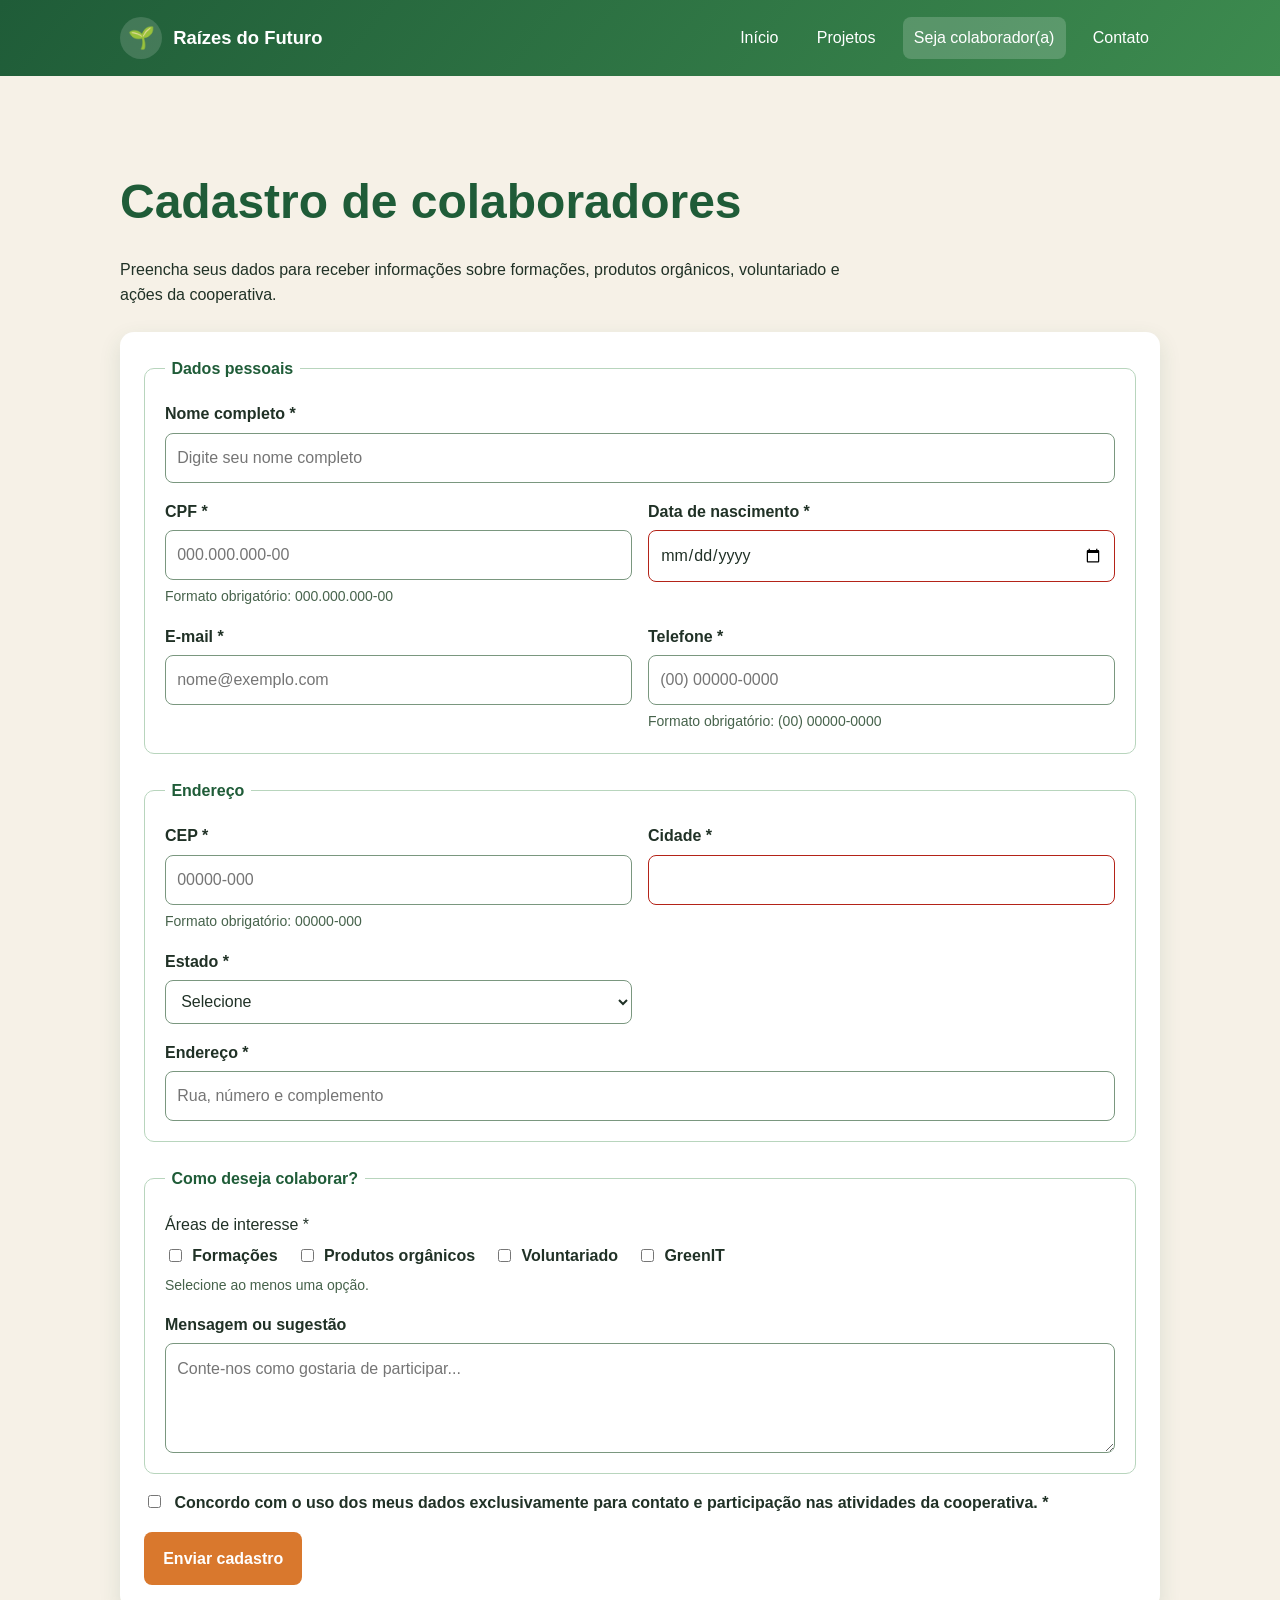
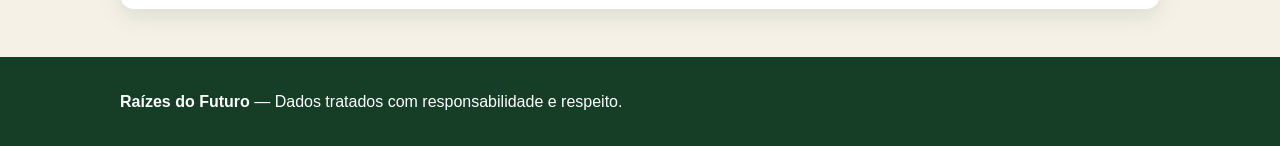
==== exp_pratica_1/cadastro.html @ ef30d77c "Primeiro commit" ====
<!DOCTYPE html>
<html lang="pt-BR">

<head>
    <meta charset="UTF-8" />
    <meta name="viewport" content="width=device-width, initial-scale=1.0" />
    <meta name="description" content="Cadastro de colaboradores da cooperativa Raízes do Futuro." />
    <title>Cadastro | Raízes do Futuro</title>

    <style>
        :root {
            --verde-escuro: #1f5c38;
            --verde: #3d8b4f;
            --verde-claro: #dff1df;
            --areia: #f6f1e7;
            --laranja: #d9782d;
            --texto: #203126;
            --branco: #ffffff;
            --erro: #b42318;
            --sombra: 0 8px 22px rgba(31, 92, 56, 0.12);
            --raio: 14px;
        }

        * {
            box-sizing: border-box;
        }

        body {
            margin: 0;
            font-family: Arial, sans-serif;
            color: var(--texto);
            background: var(--areia);
            line-height: 1.6;
        }

        a {
            color: inherit;
        }

        a:focus-visible,
        button:focus-visible,
        input:focus-visible,
        select:focus-visible,
        textarea:focus-visible {
            outline: 3px solid #1d6ed8;
            outline-offset: 2px;
        }

        .container {
            width: min(1040px, 92%);
            margin: 0 auto;
        }

        .skip-link {
            position: absolute;
            top: -50px;
            left: 1rem;
            padding: 0.7rem 1rem;
            color: var(--branco);
            background: var(--verde-escuro);
            z-index: 10;
        }

        .skip-link:focus {
            top: 1rem;
        }

        .topo {
            color: var(--branco);
            background: linear-gradient(130deg, var(--verde-escuro), var(--verde));
        }

        .topo-conteudo {
            display: flex;
            align-items: center;
            justify-content: space-between;
            gap: 1rem;
            min-height: 76px;
        }

        .marca {
            display: flex;
            align-items: center;
            gap: 0.7rem;
            text-decoration: none;
            font-weight: bold;
            font-size: 1.15rem;
        }

        .marca-icone {
            display: grid;
            place-items: center;
            width: 42px;
            height: 42px;
            border-radius: 50%;
            background: rgba(255, 255, 255, 0.15);
            font-size: 1.35rem;
        }

        .menu-toggle {
            display: none;
            border: 1px solid rgba(255, 255, 255, 0.7);
            border-radius: 8px;
            padding: 0.5rem 0.75rem;
            color: var(--branco);
            background: transparent;
            font-size: 1rem;
            cursor: pointer;
        }

        .menu ul {
            display: flex;
            gap: 1rem;
            margin: 0;
            padding: 0;
            list-style: none;
        }

        .menu a {
            display: inline-block;
            padding: 0.5rem 0.7rem;
            border-radius: 8px;
            text-decoration: none;
        }

        .menu a:hover,
        .menu a[aria-current="page"] {
            background: rgba(255, 255, 255, 0.18);
        }

        main {
            padding: 3rem 0;
        }

        .introducao {
            max-width: 760px;
            margin-bottom: 1.5rem;
        }

        h1 {
            margin-bottom: 0.5rem;
            color: var(--verde-escuro);
            font-size: clamp(2rem, 5vw, 3rem);
        }

        .formulario {
            padding: 1.5rem;
            border-radius: var(--raio);
            background: var(--branco);
            box-shadow: var(--sombra);
        }

        fieldset {
            margin: 0 0 1.5rem;
            padding: 1.25rem;
            border: 1px solid #b8d5bd;
            border-radius: 10px;
        }

        fieldset:last-of-type {
            margin-bottom: 1rem;
        }

        legend {
            padding: 0 0.4rem;
            color: var(--verde-escuro);
            font-weight: bold;
        }

        .grid {
            display: grid;
            grid-template-columns: repeat(2, minmax(0, 1fr));
            gap: 1rem;
        }

        .campo {
            display: flex;
            flex-direction: column;
            gap: 0.35rem;
        }

        .campo-completo {
            grid-column: 1 / -1;
        }

        label {
            font-weight: bold;
        }

        input,
        select,
        textarea {
            width: 100%;
            min-height: 44px;
            border: 1px solid #7a977f;
            border-radius: 8px;
            padding: 0.7rem;
            color: var(--texto);
            background: var(--branco);
            font: inherit;
        }

        textarea {
            min-height: 110px;
            resize: vertical;
        }

        input:invalid:not(:placeholder-shown) {
            border-color: var(--erro);
        }

        .ajuda {
            margin: 0;
            color: #46624b;
            font-size: 0.875rem;
        }

        .opcoes {
            display: flex;
            flex-wrap: wrap;
            gap: 0.8rem 1.2rem;
        }

        .opcao {
            display: flex;
            align-items: center;
            gap: 0.45rem;
        }

        .opcao input {
            width: auto;
            min-height: auto;
        }

        .termos {
            display: flex;
            align-items: flex-start;
            gap: 0.65rem;
            margin-bottom: 1rem;
        }

        .termos input {
            width: auto;
            min-height: auto;
            margin-top: 0.3rem;
        }

        .botao {
            border: 0;
            border-radius: 8px;
            padding: 0.85rem 1.2rem;
            color: var(--branco);
            background: var(--laranja);
            font: inherit;
            font-weight: bold;
            cursor: pointer;
        }

        .botao:hover {
            background: #b85d19;
        }

        .mensagem-sucesso {
            display: none;
            margin-top: 1rem;
            padding: 1rem;
            border-radius: 8px;
            color: #134b25;
            background: var(--verde-claro);
            font-weight: bold;
        }

        .mensagem-sucesso.visivel {
            display: block;
        }

        .rodape {
            padding: 2rem 0;
            color: var(--branco);
            background: #163e27;
        }

        .rodape p {
            margin: 0;
        }

        @media (max-width: 800px) {
            .topo-conteudo {
                flex-wrap: wrap;
                padding: 0.8rem 0;
            }

            .menu-toggle {
                display: inline-block;
            }

            .menu {
                display: none;
                width: 100%;
            }

            .menu.aberto {
                display: block;
            }

            .menu ul {
                flex-direction: column;
                padding-top: 0.5rem;
            }

            .grid {
                grid-template-columns: 1fr;
            }

            .campo-completo {
                grid-column: auto;
            }

            .formulario {
                padding: 1rem;
            }

            fieldset {
                padding: 1rem;
            }
        }
    </style>
</head>

<body>
    <a class="skip-link" href="#conteudo-principal">Pular para o conteúdo principal</a>

    <header class="topo">
        <div class="container topo-conteudo">
            <a class="marca" href="index.html" aria-label="Página inicial da Raízes do Futuro">
                <span class="marca-icone" aria-hidden="true">🌱</span>
                Raízes do Futuro
            </a>

            <button class="menu-toggle" type="button" aria-expanded="false" aria-controls="menu-principal">
                Menu
            </button>

            <nav id="menu-principal" class="menu" aria-label="Navegação principal">
                <ul>
                    <li><a href="index.html">Início</a></li>
                    <li><a href="projetos.html">Projetos</a></li>
                    <li><a href="cadastro.html" aria-current="page">Seja colaborador(a)</a></li>
                    <li><a href="index.html#contato">Contato</a></li>
                </ul>
            </nav>
        </div>
    </header>

    <main id="conteudo-principal" class="container">
        <section class="introducao" aria-labelledby="titulo-cadastro">
            <h1 id="titulo-cadastro">Cadastro de colaboradores</h1>
            <p>
                Preencha seus dados para receber informações sobre formações, produtos
                orgânicos, voluntariado e ações da cooperativa.
            </p>
        </section>

        <form id="formulario-cadastro" class="formulario" novalidate>
            <fieldset>
                <legend>Dados pessoais</legend>

                <div class="grid">
                    <div class="campo campo-completo">
                        <label for="nome">Nome completo *</label>
                        <input id="nome" name="nome" type="text" autocomplete="name"
                            placeholder="Digite seu nome completo" minlength="3" required />
                    </div>

                    <div class="campo">
                        <label for="cpf">CPF *</label>
                        <input id="cpf" name="cpf" type="text" inputmode="numeric" autocomplete="off"
                            placeholder="000.000.000-00" pattern="\d{3}\.\d{3}\.\d{3}-\d{2}" maxlength="14" required
                            aria-describedby="ajuda-cpf" />
                        <p id="ajuda-cpf" class="ajuda">Formato obrigatório: 000.000.000-00</p>
                    </div>

                    <div class="campo">
                        <label for="nascimento">Data de nascimento *</label>
                        <input id="nascimento" name="nascimento" type="date" autocomplete="bday" required />
                    </div>

                    <div class="campo">
                        <label for="email">E-mail *</label>
                        <input id="email" name="email" type="email" autocomplete="email" placeholder="nome@exemplo.com"
                            required />
                    </div>

                    <div class="campo">
                        <label for="telefone">Telefone *</label>
                        <input id="telefone" name="telefone" type="tel" inputmode="tel" autocomplete="tel"
                            placeholder="(00) 00000-0000" pattern="\(\d{2}\)\s\d{4,5}-\d{4}" maxlength="15" required
                            aria-describedby="ajuda-telefone" />
                        <p id="ajuda-telefone" class="ajuda">
                            Formato obrigatório: (00) 00000-0000
                        </p>
                    </div>
                </div>
            </fieldset>

            <fieldset>
                <legend>Endereço</legend>

                <div class="grid">
                    <div class="campo">
                        <label for="cep">CEP *</label>
                        <input id="cep" name="cep" type="text" inputmode="numeric" autocomplete="postal-code"
                            placeholder="00000-000" pattern="\d{5}-\d{3}" maxlength="9" required
                            aria-describedby="ajuda-cep" />
                        <p id="ajuda-cep" class="ajuda">Formato obrigatório: 00000-000</p>
                    </div>

                    <div class="campo">
                        <label for="cidade">Cidade *</label>
                        <input id="cidade" name="cidade" type="text" autocomplete="address-level2" required />
                    </div>

                    <div class="campo">
                        <label for="estado">Estado *</label>
                        <select id="estado" name="estado" autocomplete="address-level1" required>
                            <option value="">Selecione</option>
                            <option value="AC">Acre</option>
                            <option value="AL">Alagoas</option>
                            <option value="AP">Amapá</option>
                            <option value="AM">Amazonas</option>
                            <option value="BA">Bahia</option>
                            <option value="CE">Ceará</option>
                            <option value="DF">Distrito Federal</option>
                            <option value="ES">Espírito Santo</option>
                            <option value="GO">Goiás</option>
                            <option value="MA">Maranhão</option>
                            <option value="MT">Mato Grosso</option>
                            <option value="MS">Mato Grosso do Sul</option>
                            <option value="MG">Minas Gerais</option>
                            <option value="PA">Pará</option>
                            <option value="PB">Paraíba</option>
                            <option value="PR">Paraná</option>
                            <option value="PE">Pernambuco</option>
                            <option value="PI">Piauí</option>
                            <option value="RJ">Rio de Janeiro</option>
                            <option value="RN">Rio Grande do Norte</option>
                            <option value="RS">Rio Grande do Sul</option>
                            <option value="RO">Rondônia</option>
                            <option value="RR">Roraima</option>
                            <option value="SC">Santa Catarina</option>
                            <option value="SP">São Paulo</option>
                            <option value="SE">Sergipe</option>
                            <option value="TO">Tocantins</option>
                        </select>
                    </div>

                    <div class="campo campo-completo">
                        <label for="endereco">Endereço *</label>
                        <input id="endereco" name="endereco" type="text" autocomplete="street-address"
                            placeholder="Rua, número e complemento" required />
                    </div>
                </div>
            </fieldset>

            <fieldset>
                <legend>Como deseja colaborar?</legend>

                <div class="campo">
                    <span id="interesse-label">Áreas de interesse *</span>

                    <div class="opcoes" role="group" aria-labelledby="interesse-label">
                        <label class="opcao">
                            <input type="checkbox" name="interesses" value="formacoes" required />
                            Formações
                        </label>

                        <label class="opcao">
                            <input type="checkbox" name="interesses" value="produtos-organicos" />
                            Produtos orgânicos
                        </label>

                        <label class="opcao">
                            <input type="checkbox" name="interesses" value="voluntariado" />
                            Voluntariado
                        </label>

                        <label class="opcao">
                            <input type="checkbox" name="interesses" value="greenit" />
                            GreenIT
                        </label>
                    </div>

                    <p class="ajuda">Selecione ao menos uma opção.</p>
                </div>

                <div class="campo" style="margin-top: 1rem;">
                    <label for="mensagem">Mensagem ou sugestão</label>
                    <textarea id="mensagem" name="mensagem" maxlength="500"
                        placeholder="Conte-nos como gostaria de participar..."></textarea>
                </div>
            </fieldset>

            <label class="termos">
                <input id="termos" name="termos" type="checkbox" required />
                <span>
                    Concordo com o uso dos meus dados exclusivamente para contato e participação
                    nas atividades da cooperativa. *
                </span>
            </label>

            <button class="botao" type="submit">Enviar cadastro</button>

            <p id="mensagem-sucesso" class="mensagem-sucesso" role="status" aria-live="polite"></p>
        </form>
    </main>

    <footer class="rodape">
        <div class="container">
            <p><strong>Raízes do Futuro</strong> — Dados tratados com responsabilidade e respeito.</p>
        </div>
    </footer>

    <script>
        const menuToggle = document.querySelector(".menu-toggle");
        const menu = document.querySelector(".menu");
        const formulario = document.querySelector("#formulario-cadastro");
        const mensagemSucesso = document.querySelector("#mensagem-sucesso");

        const cpfInput = document.querySelector("#cpf");
        const telefoneInput = document.querySelector("#telefone");
        const cepInput = document.querySelector("#cep");
        const checkboxesInteresse = document.querySelectorAll(
            'input[name="interesses"]'
        );

        menuToggle.addEventListener("click", () => {
            const menuAberto = menu.classList.toggle("aberto");

            menuToggle.setAttribute("aria-expanded", String(menuAberto));
            menuToggle.textContent = menuAberto ? "Fechar menu" : "Menu";
        });

        cpfInput.addEventListener("input", (event) => {
            const numeros = event.target.value.replace(/\D/g, "").slice(0, 11);

            event.target.value = numeros
                .replace(/(\d{3})(\d)/, "$1.$2")
                .replace(/(\d{3})(\d)/, "$1.$2")
                .replace(/(\d{3})(\d{1,2})$/, "$1-$2");
        });

        telefoneInput.addEventListener("input", (event) => {
            const numeros = event.target.value.replace(/\D/g, "").slice(0, 11);

            if (numeros.length <= 10) {
                event.target.value = numeros
                    .replace(/(\d{2})(\d)/, "($1) $2")
                    .replace(/(\d{4})(\d)/, "$1-$2");
                return;
            }

            event.target.value = numeros
                .replace(/(\d{2})(\d)/, "($1) $2")
                .replace(/(\d{5})(\d)/, "$1-$2");
        });

        cepInput.addEventListener("input", (event) => {
            const numeros = event.target.value.replace(/\D/g, "").slice(0, 8);

            event.target.value = numeros.replace(/(\d{5})(\d)/, "$1-$2");
        });

        function validarInteresses() {
            const algumInteresseSelecionado = [...checkboxesInteresse].some(
                (checkbox) => checkbox.checked
            );

            checkboxesInteresse[0].setCustomValidity(
                algumInteresseSelecionado
                    ? ""
                    : "Selecione pelo menos uma área de interesse."
            );
        }

        checkboxesInteresse.forEach((checkbox) => {
            checkbox.addEventListener("change", validarInteresses);
        });

        formulario.addEventListener("submit", (event) => {
            validarInteresses();

            if (!formulario.checkValidity()) {
                event.preventDefault();
                formulario.reportValidity();
                return;
            }

            event.preventDefault();

            mensagemSucesso.textContent =
                "Cadastro enviado com sucesso! Em breve entraremos em contato.";
            mensagemSucesso.classList.add("visivel");

            formulario.reset();
        });
    </script>
</body>

</html>
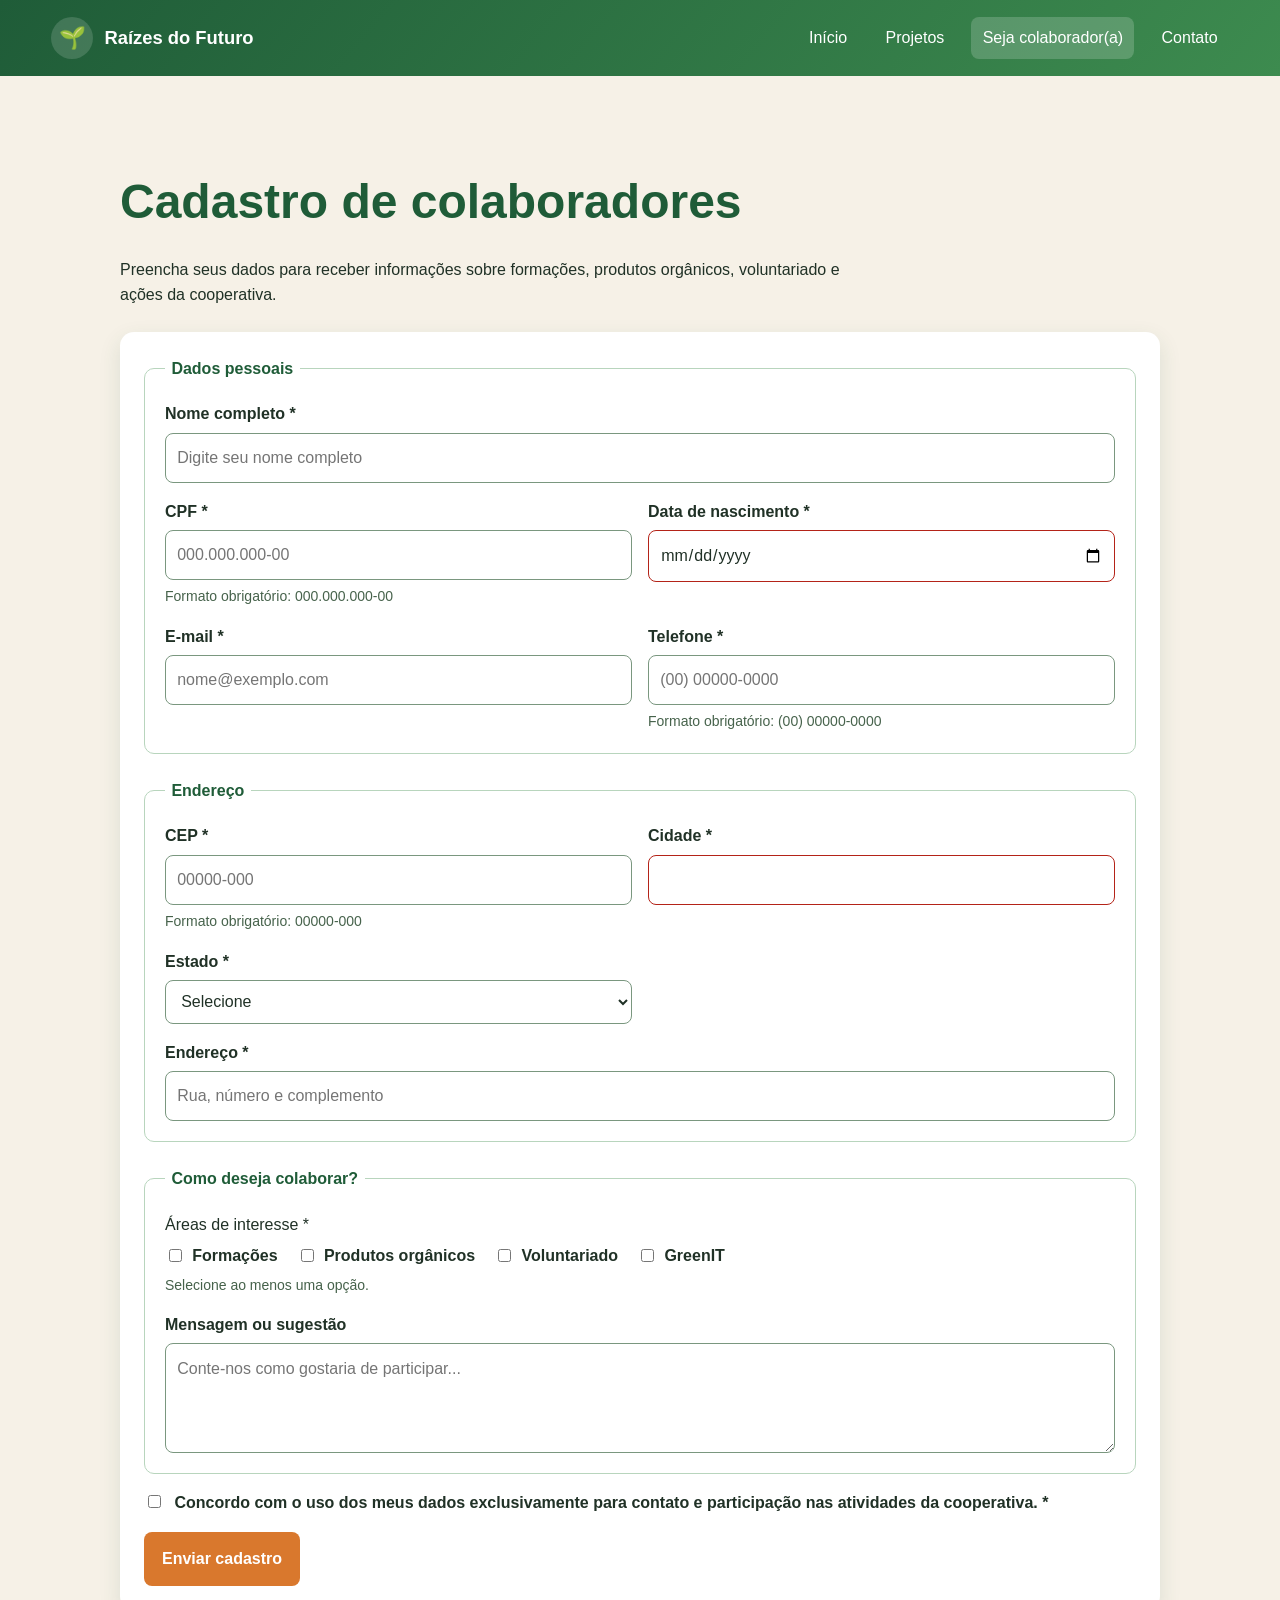
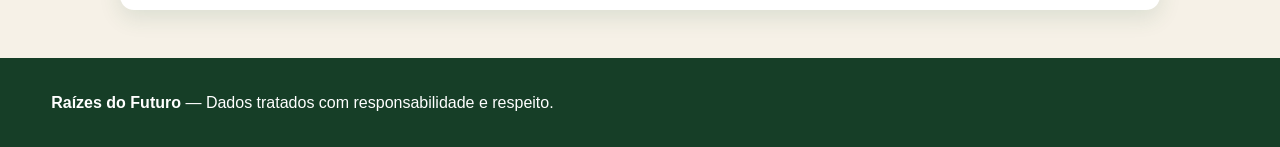
==== commit c47cd6cf: "separacao do css e do js" ====
--- a/exp_pratica_1/cadastro.html
+++ b/exp_pratica_1/cadastro.html
@@ -6,325 +6,8 @@
     <meta name="viewport" content="width=device-width, initial-scale=1.0" />
     <meta name="description" content="Cadastro de colaboradores da cooperativa Raízes do Futuro." />
     <title>Cadastro | Raízes do Futuro</title>
-
-    <style>
-        :root {
-            --verde-escuro: #1f5c38;
-            --verde: #3d8b4f;
-            --verde-claro: #dff1df;
-            --areia: #f6f1e7;
-            --laranja: #d9782d;
-            --texto: #203126;
-            --branco: #ffffff;
-            --erro: #b42318;
-            --sombra: 0 8px 22px rgba(31, 92, 56, 0.12);
-            --raio: 14px;
-        }
-
-        * {
-            box-sizing: border-box;
-        }
-
-        body {
-            margin: 0;
-            font-family: Arial, sans-serif;
-            color: var(--texto);
-            background: var(--areia);
-            line-height: 1.6;
-        }
-
-        a {
-            color: inherit;
-        }
-
-        a:focus-visible,
-        button:focus-visible,
-        input:focus-visible,
-        select:focus-visible,
-        textarea:focus-visible {
-            outline: 3px solid #1d6ed8;
-            outline-offset: 2px;
-        }
-
-        .container {
-            width: min(1040px, 92%);
-            margin: 0 auto;
-        }
-
-        .skip-link {
-            position: absolute;
-            top: -50px;
-            left: 1rem;
-            padding: 0.7rem 1rem;
-            color: var(--branco);
-            background: var(--verde-escuro);
-            z-index: 10;
-        }
-
-        .skip-link:focus {
-            top: 1rem;
-        }
-
-        .topo {
-            color: var(--branco);
-            background: linear-gradient(130deg, var(--verde-escuro), var(--verde));
-        }
-
-        .topo-conteudo {
-            display: flex;
-            align-items: center;
-            justify-content: space-between;
-            gap: 1rem;
-            min-height: 76px;
-        }
-
-        .marca {
-            display: flex;
-            align-items: center;
-            gap: 0.7rem;
-            text-decoration: none;
-            font-weight: bold;
-            font-size: 1.15rem;
-        }
-
-        .marca-icone {
-            display: grid;
-            place-items: center;
-            width: 42px;
-            height: 42px;
-            border-radius: 50%;
-            background: rgba(255, 255, 255, 0.15);
-            font-size: 1.35rem;
-        }
-
-        .menu-toggle {
-            display: none;
-            border: 1px solid rgba(255, 255, 255, 0.7);
-            border-radius: 8px;
-            padding: 0.5rem 0.75rem;
-            color: var(--branco);
-            background: transparent;
-            font-size: 1rem;
-            cursor: pointer;
-        }
-
-        .menu ul {
-            display: flex;
-            gap: 1rem;
-            margin: 0;
-            padding: 0;
-            list-style: none;
-        }
-
-        .menu a {
-            display: inline-block;
-            padding: 0.5rem 0.7rem;
-            border-radius: 8px;
-            text-decoration: none;
-        }
-
-        .menu a:hover,
-        .menu a[aria-current="page"] {
-            background: rgba(255, 255, 255, 0.18);
-        }
-
-        main {
-            padding: 3rem 0;
-        }
-
-        .introducao {
-            max-width: 760px;
-            margin-bottom: 1.5rem;
-        }
-
-        h1 {
-            margin-bottom: 0.5rem;
-            color: var(--verde-escuro);
-            font-size: clamp(2rem, 5vw, 3rem);
-        }
-
-        .formulario {
-            padding: 1.5rem;
-            border-radius: var(--raio);
-            background: var(--branco);
-            box-shadow: var(--sombra);
-        }
-
-        fieldset {
-            margin: 0 0 1.5rem;
-            padding: 1.25rem;
-            border: 1px solid #b8d5bd;
-            border-radius: 10px;
-        }
-
-        fieldset:last-of-type {
-            margin-bottom: 1rem;
-        }
-
-        legend {
-            padding: 0 0.4rem;
-            color: var(--verde-escuro);
-            font-weight: bold;
-        }
-
-        .grid {
-            display: grid;
-            grid-template-columns: repeat(2, minmax(0, 1fr));
-            gap: 1rem;
-        }
-
-        .campo {
-            display: flex;
-            flex-direction: column;
-            gap: 0.35rem;
-        }
-
-        .campo-completo {
-            grid-column: 1 / -1;
-        }
-
-        label {
-            font-weight: bold;
-        }
-
-        input,
-        select,
-        textarea {
-            width: 100%;
-            min-height: 44px;
-            border: 1px solid #7a977f;
-            border-radius: 8px;
-            padding: 0.7rem;
-            color: var(--texto);
-            background: var(--branco);
-            font: inherit;
-        }
-
-        textarea {
-            min-height: 110px;
-            resize: vertical;
-        }
-
-        input:invalid:not(:placeholder-shown) {
-            border-color: var(--erro);
-        }
-
-        .ajuda {
-            margin: 0;
-            color: #46624b;
-            font-size: 0.875rem;
-        }
-
-        .opcoes {
-            display: flex;
-            flex-wrap: wrap;
-            gap: 0.8rem 1.2rem;
-        }
-
-        .opcao {
-            display: flex;
-            align-items: center;
-            gap: 0.45rem;
-        }
-
-        .opcao input {
-            width: auto;
-            min-height: auto;
-        }
-
-        .termos {
-            display: flex;
-            align-items: flex-start;
-            gap: 0.65rem;
-            margin-bottom: 1rem;
-        }
-
-        .termos input {
-            width: auto;
-            min-height: auto;
-            margin-top: 0.3rem;
-        }
-
-        .botao {
-            border: 0;
-            border-radius: 8px;
-            padding: 0.85rem 1.2rem;
-            color: var(--branco);
-            background: var(--laranja);
-            font: inherit;
-            font-weight: bold;
-            cursor: pointer;
-        }
-
-        .botao:hover {
-            background: #b85d19;
-        }
-
-        .mensagem-sucesso {
-            display: none;
-            margin-top: 1rem;
-            padding: 1rem;
-            border-radius: 8px;
-            color: #134b25;
-            background: var(--verde-claro);
-            font-weight: bold;
-        }
-
-        .mensagem-sucesso.visivel {
-            display: block;
-        }
-
-        .rodape {
-            padding: 2rem 0;
-            color: var(--branco);
-            background: #163e27;
-        }
-
-        .rodape p {
-            margin: 0;
-        }
-
-        @media (max-width: 800px) {
-            .topo-conteudo {
-                flex-wrap: wrap;
-                padding: 0.8rem 0;
-            }
-
-            .menu-toggle {
-                display: inline-block;
-            }
-
-            .menu {
-                display: none;
-                width: 100%;
-            }
-
-            .menu.aberto {
-                display: block;
-            }
-
-            .menu ul {
-                flex-direction: column;
-                padding-top: 0.5rem;
-            }
-
-            .grid {
-                grid-template-columns: 1fr;
-            }
-
-            .campo-completo {
-                grid-column: auto;
-            }
-
-            .formulario {
-                padding: 1rem;
-            }
-
-            fieldset {
-                padding: 1rem;
-            }
-        }
-    </style>
+    <link rel="stylesheet" href="css/style.css" />
+    <script src="js/script.js" defer></script>
 </head>
 
 <body>
@@ -352,7 +35,7 @@
         </div>
     </header>
 
-    <main id="conteudo-principal" class="container">
+    <main id="conteudo-principal" class="container container-cadastro">
         <section class="introducao" aria-labelledby="titulo-cadastro">
             <h1 id="titulo-cadastro">Cadastro de colaboradores</h1>
             <p>
@@ -493,7 +176,7 @@
                     <p class="ajuda">Selecione ao menos uma opção.</p>
                 </div>
 
-                <div class="campo" style="margin-top: 1rem;">
+                <div class="campo campo-mensagem">
                     <label for="mensagem">Mensagem ou sugestão</label>
                     <textarea id="mensagem" name="mensagem" maxlength="500"
                         placeholder="Conte-nos como gostaria de participar..."></textarea>
@@ -519,91 +202,6 @@
             <p><strong>Raízes do Futuro</strong> — Dados tratados com responsabilidade e respeito.</p>
         </div>
     </footer>
-
-    <script>
-        const menuToggle = document.querySelector(".menu-toggle");
-        const menu = document.querySelector(".menu");
-        const formulario = document.querySelector("#formulario-cadastro");
-        const mensagemSucesso = document.querySelector("#mensagem-sucesso");
-
-        const cpfInput = document.querySelector("#cpf");
-        const telefoneInput = document.querySelector("#telefone");
-        const cepInput = document.querySelector("#cep");
-        const checkboxesInteresse = document.querySelectorAll(
-            'input[name="interesses"]'
-        );
-
-        menuToggle.addEventListener("click", () => {
-            const menuAberto = menu.classList.toggle("aberto");
-
-            menuToggle.setAttribute("aria-expanded", String(menuAberto));
-            menuToggle.textContent = menuAberto ? "Fechar menu" : "Menu";
-        });
-
-        cpfInput.addEventListener("input", (event) => {
-            const numeros = event.target.value.replace(/\D/g, "").slice(0, 11);
-
-            event.target.value = numeros
-                .replace(/(\d{3})(\d)/, "$1.$2")
-                .replace(/(\d{3})(\d)/, "$1.$2")
-                .replace(/(\d{3})(\d{1,2})$/, "$1-$2");
-        });
-
-        telefoneInput.addEventListener("input", (event) => {
-            const numeros = event.target.value.replace(/\D/g, "").slice(0, 11);
-
-            if (numeros.length <= 10) {
-                event.target.value = numeros
-                    .replace(/(\d{2})(\d)/, "($1) $2")
-                    .replace(/(\d{4})(\d)/, "$1-$2");
-                return;
-            }
-
-            event.target.value = numeros
-                .replace(/(\d{2})(\d)/, "($1) $2")
-                .replace(/(\d{5})(\d)/, "$1-$2");
-        });
-
-        cepInput.addEventListener("input", (event) => {
-            const numeros = event.target.value.replace(/\D/g, "").slice(0, 8);
-
-            event.target.value = numeros.replace(/(\d{5})(\d)/, "$1-$2");
-        });
-
-        function validarInteresses() {
-            const algumInteresseSelecionado = [...checkboxesInteresse].some(
-                (checkbox) => checkbox.checked
-            );
-
-            checkboxesInteresse[0].setCustomValidity(
-                algumInteresseSelecionado
-                    ? ""
-                    : "Selecione pelo menos uma área de interesse."
-            );
-        }
-
-        checkboxesInteresse.forEach((checkbox) => {
-            checkbox.addEventListener("change", validarInteresses);
-        });
-
-        formulario.addEventListener("submit", (event) => {
-            validarInteresses();
-
-            if (!formulario.checkValidity()) {
-                event.preventDefault();
-                formulario.reportValidity();
-                return;
-            }
-
-            event.preventDefault();
-
-            mensagemSucesso.textContent =
-                "Cadastro enviado com sucesso! Em breve entraremos em contato.";
-            mensagemSucesso.classList.add("visivel");
-
-            formulario.reset();
-        });
-    </script>
 </body>
 
 </html>
--- a/exp_pratica_1/css/style.css
+++ b/exp_pratica_1/css/style.css
@@ -0,0 +1,722 @@
+/* ==========================================================================
+   RAÍZES DO FUTURO - COOPERATIVA ORGÂNICA
+   Arquivo Principal de Estilos (CSS3)
+   ========================================================================== */
+
+/* ==========================================================================
+   1. Variáveis Globais (:root) & Reset
+   ========================================================================== */
+:root {
+    --verde-escuro: #1f5c38;
+    --verde: #3d8b4f;
+    --verde-claro: #dff1df;
+    --areia: #f6f1e7;
+    --laranja: #d9782d;
+    --texto: #203126;
+    --branco: #ffffff;
+    --erro: #b42318;
+    --sombra: 0 8px 22px rgba(31, 92, 56, 0.12);
+    --raio: 14px;
+}
+
+* {
+    box-sizing: border-box;
+}
+
+html {
+    scroll-behavior: smooth;
+}
+
+body {
+    margin: 0;
+    font-family: Arial, sans-serif;
+    color: var(--texto);
+    background: var(--areia);
+    line-height: 1.6;
+}
+
+a {
+    color: inherit;
+}
+
+a:focus-visible,
+button:focus-visible,
+input:focus-visible,
+select:focus-visible,
+textarea:focus-visible {
+    outline: 3px solid #1d6ed8;
+    outline-offset: 2px;
+}
+
+img {
+    max-width: 100%;
+    height: auto;
+    display: block;
+}
+
+h1,
+h2 {
+    color: var(--verde-escuro);
+}
+
+/* ==========================================================================
+   2. Layout Base & Cabeçalho (Topo e Navegação)
+   ========================================================================== */
+.container {
+    width: min(1180px, 92%);
+    margin: 0 auto;
+}
+
+.container-cadastro {
+    width: min(1040px, 92%);
+}
+
+.skip-link {
+    position: absolute;
+    top: -50px;
+    left: 1rem;
+    padding: 0.7rem 1rem;
+    color: var(--branco);
+    background: var(--verde-escuro);
+    z-index: 10;
+}
+
+.skip-link:focus {
+    top: 1rem;
+}
+
+.topo {
+    color: var(--branco);
+    background: linear-gradient(130deg, var(--verde-escuro), var(--verde));
+}
+
+.topo-conteudo {
+    display: flex;
+    align-items: center;
+    justify-content: space-between;
+    gap: 1rem;
+    min-height: 76px;
+}
+
+.marca {
+    display: flex;
+    align-items: center;
+    gap: 0.7rem;
+    text-decoration: none;
+    font-weight: bold;
+    font-size: 1.15rem;
+}
+
+.marca-icone {
+    display: grid;
+    place-items: center;
+    width: 42px;
+    height: 42px;
+    border-radius: 50%;
+    background: rgba(255, 255, 255, 0.15);
+    font-size: 1.35rem;
+}
+
+.menu-toggle {
+    display: none;
+    border: 1px solid rgba(255, 255, 255, 0.7);
+    border-radius: 8px;
+    padding: 0.5rem 0.75rem;
+    color: var(--branco);
+    background: transparent;
+    font-size: 1rem;
+    cursor: pointer;
+}
+
+.menu ul {
+    display: flex;
+    gap: 1rem;
+    margin: 0;
+    padding: 0;
+    list-style: none;
+}
+
+.menu a {
+    display: inline-block;
+    padding: 0.5rem 0.7rem;
+    border-radius: 8px;
+    text-decoration: none;
+}
+
+.menu a:hover,
+.menu a[aria-current="page"] {
+    background: rgba(255, 255, 255, 0.18);
+}
+
+/* ==========================================================================
+   3. Componentes Comuns (Botões)
+   ========================================================================== */
+.botao {
+    display: inline-block;
+    border: 2px solid transparent;
+    border-radius: 8px;
+    padding: 0.75rem 1rem;
+    color: var(--branco);
+    background: var(--laranja);
+    font: inherit;
+    font-weight: bold;
+    text-decoration: none;
+    cursor: pointer;
+    transition: transform 0.2s ease, background 0.2s ease;
+}
+
+.botao:hover {
+    background: #b85d19;
+    transform: translateY(-2px);
+}
+
+.botao-secundario {
+    color: var(--verde-escuro);
+    background: var(--branco);
+    border-color: var(--verde-escuro);
+}
+
+.botao-secundario:hover {
+    color: var(--branco);
+    background: var(--verde-escuro);
+}
+
+/* ==========================================================================
+   4. Página Inicial (index.html)
+   ========================================================================== */
+.hero {
+    padding: 4rem 0;
+    color: var(--branco);
+    background:
+        linear-gradient(rgba(20, 65, 38, 0.78), rgba(20, 65, 38, 0.88)),
+        url("https://images.unsplash.com/photo-1464226184884-fa280b87c399?auto=format&fit=crop&w=1600&q=80") center / cover;
+}
+
+.hero-conteudo {
+    max-width: 760px;
+}
+
+.hero h1 {
+    margin: 0;
+    font-size: clamp(2rem, 5vw, 3.5rem);
+    line-height: 1.15;
+}
+
+.hero p {
+    max-width: 650px;
+    margin: 1rem 0 1.5rem;
+    font-size: 1.1rem;
+}
+
+.layout {
+    display: grid;
+    grid-template-columns: 260px 1fr;
+    gap: 2rem;
+    padding: 2.5rem 0;
+}
+
+.sidebar {
+    align-self: start;
+    padding: 1.25rem;
+    border-radius: var(--raio);
+    background: var(--branco);
+    box-shadow: var(--sombra);
+}
+
+.sidebar h2 {
+    margin-top: 0;
+    font-size: 1.2rem;
+}
+
+.sidebar nav {
+    display: grid;
+    gap: 0.75rem;
+}
+
+.sidebar a {
+    display: block;
+    padding: 0.75rem;
+    border-radius: 8px;
+    color: var(--verde-escuro);
+    background: var(--verde-claro);
+    text-decoration: none;
+    font-weight: bold;
+}
+
+.sidebar a:hover {
+    color: var(--branco);
+    background: var(--verde);
+}
+
+.conteudo-principal {
+    display: grid;
+    gap: 1.5rem;
+}
+
+.secao-titulo {
+    margin: 0;
+    color: var(--verde-escuro);
+    font-size: clamp(1.6rem, 3vw, 2.25rem);
+}
+
+.cartoes {
+    display: grid;
+    grid-template-columns: repeat(3, minmax(0, 1fr));
+    gap: 1rem;
+}
+
+.cartao {
+    padding: 1.25rem;
+    border-radius: var(--raio);
+    background: var(--branco);
+    box-shadow: var(--sombra);
+}
+
+.cartao h3 {
+    margin-top: 0;
+    color: var(--verde-escuro);
+}
+
+.destaque {
+    padding: 1.5rem;
+    border-left: 6px solid var(--laranja);
+    border-radius: var(--raio);
+    background: var(--branco);
+    box-shadow: var(--sombra);
+}
+
+.destaque-midia {
+    margin: 0 0 1.25rem 0;
+}
+
+.imagem-destaque {
+    width: 100%;
+    max-height: 380px;
+    object-fit: cover;
+    border-radius: calc(var(--raio) - 4px);
+    box-shadow: 0 4px 14px rgba(31, 92, 56, 0.1);
+}
+
+.legenda-imagem {
+    margin-top: 0.5rem;
+    font-size: 0.9rem;
+    color: #4a6352;
+    font-style: italic;
+}
+
+.destaque p:last-child {
+    margin-bottom: 0;
+}
+
+.metricas {
+    display: grid;
+    grid-template-columns: repeat(3, 1fr);
+    gap: 1rem;
+}
+
+.metrica {
+    padding: 1.25rem;
+    border-radius: var(--raio);
+    color: var(--branco);
+    background: var(--verde-escuro);
+    text-align: center;
+}
+
+.metrica strong {
+    display: block;
+    font-size: 2rem;
+}
+
+details {
+    border-radius: var(--raio);
+    background: var(--branco);
+    box-shadow: var(--sombra);
+}
+
+summary {
+    padding: 1rem 1.25rem;
+    color: var(--verde-escuro);
+    font-weight: bold;
+    cursor: pointer;
+}
+
+details p {
+    margin: 0;
+    padding: 0 1.25rem 1.25rem;
+}
+
+.contato-info {
+    padding: 1.5rem;
+    border-radius: var(--raio);
+    background: var(--branco);
+    box-shadow: var(--sombra);
+}
+
+.contato-grid {
+    display: grid;
+    grid-template-columns: repeat(2, minmax(0, 1fr));
+    gap: 1.25rem;
+    margin: 1.5rem 0;
+}
+
+.contato-item {
+    display: flex;
+    align-items: flex-start;
+    gap: 1rem;
+    padding: 1rem;
+    border-radius: 10px;
+    background: var(--areia);
+}
+
+.contato-icone {
+    font-size: 1.5rem;
+    line-height: 1;
+    flex-shrink: 0;
+}
+
+.contato-item strong {
+    display: block;
+    color: var(--verde-escuro);
+    margin-bottom: 0.25rem;
+}
+
+.contato-item p {
+    margin: 0;
+    font-size: 0.95rem;
+}
+
+.link-contato {
+    color: var(--verde-escuro);
+    font-weight: bold;
+    text-decoration: underline;
+    text-underline-offset: 3px;
+    transition: color 0.2s ease;
+}
+
+.link-contato:hover {
+    color: var(--laranja);
+}
+
+.contato-acoes {
+    display: flex;
+    flex-wrap: wrap;
+    gap: 1rem;
+    margin-top: 1.25rem;
+}
+
+/* ==========================================================================
+   5. Página de Projetos (projetos.html)
+   ========================================================================== */
+main {
+    padding: 3rem 0;
+}
+
+.cabecalho-pagina {
+    max-width: 800px;
+    margin-bottom: 2rem;
+}
+
+.cabecalho-pagina h1 {
+    margin-bottom: 0.5rem;
+    font-size: clamp(2rem, 5vw, 3rem);
+}
+
+.projetos-grid {
+    display: grid;
+    grid-template-columns: repeat(3, minmax(0, 1fr));
+    gap: 1.25rem;
+}
+
+.projeto {
+    display: flex;
+    flex-direction: column;
+    overflow: hidden;
+    border-radius: var(--raio);
+    background: var(--branco);
+    box-shadow: var(--sombra);
+}
+
+.projeto-imagem {
+    display: grid;
+    place-items: center;
+    min-height: 160px;
+    color: var(--branco);
+    background: linear-gradient(140deg, var(--verde), var(--verde-escuro));
+    font-size: 3.5rem;
+}
+
+.projeto-conteudo {
+    display: flex;
+    flex: 1;
+    flex-direction: column;
+    padding: 1.25rem;
+}
+
+.projeto h2 {
+    margin-top: 0;
+    font-size: 1.35rem;
+}
+
+.tag {
+    display: inline-block;
+    width: fit-content;
+    margin-top: auto;
+    padding: 0.35rem 0.65rem;
+    border-radius: 999px;
+    color: var(--verde-escuro);
+    background: var(--verde-claro);
+    font-size: 0.85rem;
+    font-weight: bold;
+}
+
+.chamada {
+    margin-top: 2.5rem;
+    padding: 2rem;
+    border-radius: var(--raio);
+    color: var(--branco);
+    background: var(--verde-escuro);
+}
+
+.chamada .botao {
+    margin-top: 0.5rem;
+}
+
+/* ==========================================================================
+   6. Página de Cadastro (cadastro.html)
+   ========================================================================== */
+.introducao {
+    max-width: 760px;
+    margin-bottom: 1.5rem;
+}
+
+.introducao h1 {
+    margin-bottom: 0.5rem;
+    font-size: clamp(2rem, 5vw, 3rem);
+}
+
+.formulario {
+    padding: 1.5rem;
+    border-radius: var(--raio);
+    background: var(--branco);
+    box-shadow: var(--sombra);
+}
+
+fieldset {
+    margin: 0 0 1.5rem;
+    padding: 1.25rem;
+    border: 1px solid #b8d5bd;
+    border-radius: 10px;
+}
+
+fieldset:last-of-type {
+    margin-bottom: 1rem;
+}
+
+legend {
+    padding: 0 0.4rem;
+    color: var(--verde-escuro);
+    font-weight: bold;
+}
+
+.grid {
+    display: grid;
+    grid-template-columns: repeat(2, minmax(0, 1fr));
+    gap: 1rem;
+}
+
+.campo {
+    display: flex;
+    flex-direction: column;
+    gap: 0.35rem;
+}
+
+.campo-completo {
+    grid-column: 1 / -1;
+}
+
+.campo-mensagem {
+    margin-top: 1rem;
+}
+
+label {
+    font-weight: bold;
+}
+
+input,
+select,
+textarea {
+    width: 100%;
+    min-height: 44px;
+    border: 1px solid #7a977f;
+    border-radius: 8px;
+    padding: 0.7rem;
+    color: var(--texto);
+    background: var(--branco);
+    font: inherit;
+}
+
+textarea {
+    min-height: 110px;
+    resize: vertical;
+}
+
+input:invalid:not(:placeholder-shown) {
+    border-color: var(--erro);
+}
+
+.ajuda {
+    margin: 0;
+    color: #46624b;
+    font-size: 0.875rem;
+}
+
+.opcoes {
+    display: flex;
+    flex-wrap: wrap;
+    gap: 0.8rem 1.2rem;
+}
+
+.opcao {
+    display: flex;
+    align-items: center;
+    gap: 0.45rem;
+}
+
+.opcao input {
+    width: auto;
+    min-height: auto;
+}
+
+.termos {
+    display: flex;
+    align-items: flex-start;
+    gap: 0.65rem;
+    margin-bottom: 1rem;
+}
+
+.termos input {
+    width: auto;
+    min-height: auto;
+    margin-top: 0.3rem;
+}
+
+.mensagem-sucesso {
+    display: none;
+    margin-top: 1rem;
+    padding: 1rem;
+    border-radius: 8px;
+    color: #134b25;
+    background: var(--verde-claro);
+    font-weight: bold;
+}
+
+.mensagem-sucesso.visivel {
+    display: block;
+}
+
+/* ==========================================================================
+   7. Rodapé
+   ========================================================================== */
+.rodape {
+    padding: 2rem 0;
+    color: var(--branco);
+    background: #163e27;
+}
+
+.rodape-conteudo {
+    display: flex;
+    justify-content: space-between;
+    gap: 1.5rem;
+    align-items: center;
+}
+
+.rodape p {
+    margin: 0;
+}
+
+.rodape-contato {
+    margin-top: 0.5rem !important;
+    font-size: 0.95rem;
+    opacity: 0.92;
+}
+
+.rodape-contato a {
+    color: var(--branco);
+    text-decoration: underline;
+}
+
+.rodape-contato a:hover {
+    color: var(--laranja);
+}
+
+.rodape-acoes {
+    display: flex;
+    gap: 0.75rem;
+    flex-wrap: wrap;
+}
+
+/* ==========================================================================
+   8. Responsividade (Media Queries)
+   ========================================================================== */
+@media (max-width: 800px) {
+    .topo-conteudo {
+        flex-wrap: wrap;
+        padding: 0.8rem 0;
+    }
+
+    .menu-toggle {
+        display: inline-block;
+    }
+
+    .menu {
+        display: none;
+        width: 100%;
+    }
+
+    .menu.aberto {
+        display: block;
+    }
+
+    .menu ul {
+        flex-direction: column;
+        padding-top: 0.5rem;
+    }
+
+    /* Página Inicial */
+    .layout {
+        grid-template-columns: 1fr;
+    }
+
+    .cartoes,
+    .metricas,
+    .contato-grid {
+        grid-template-columns: 1fr;
+    }
+
+    .rodape-conteudo {
+        flex-direction: column;
+        align-items: flex-start;
+    }
+
+    /* Página de Projetos */
+    .projetos-grid {
+        grid-template-columns: 1fr;
+    }
+
+    /* Página de Cadastro */
+    .grid {
+        grid-template-columns: 1fr;
+    }
+
+    .campo-completo {
+        grid-column: auto;
+    }
+
+    .formulario {
+        padding: 1rem;
+    }
+
+    fieldset {
+        padding: 1rem;
+    }
+}
